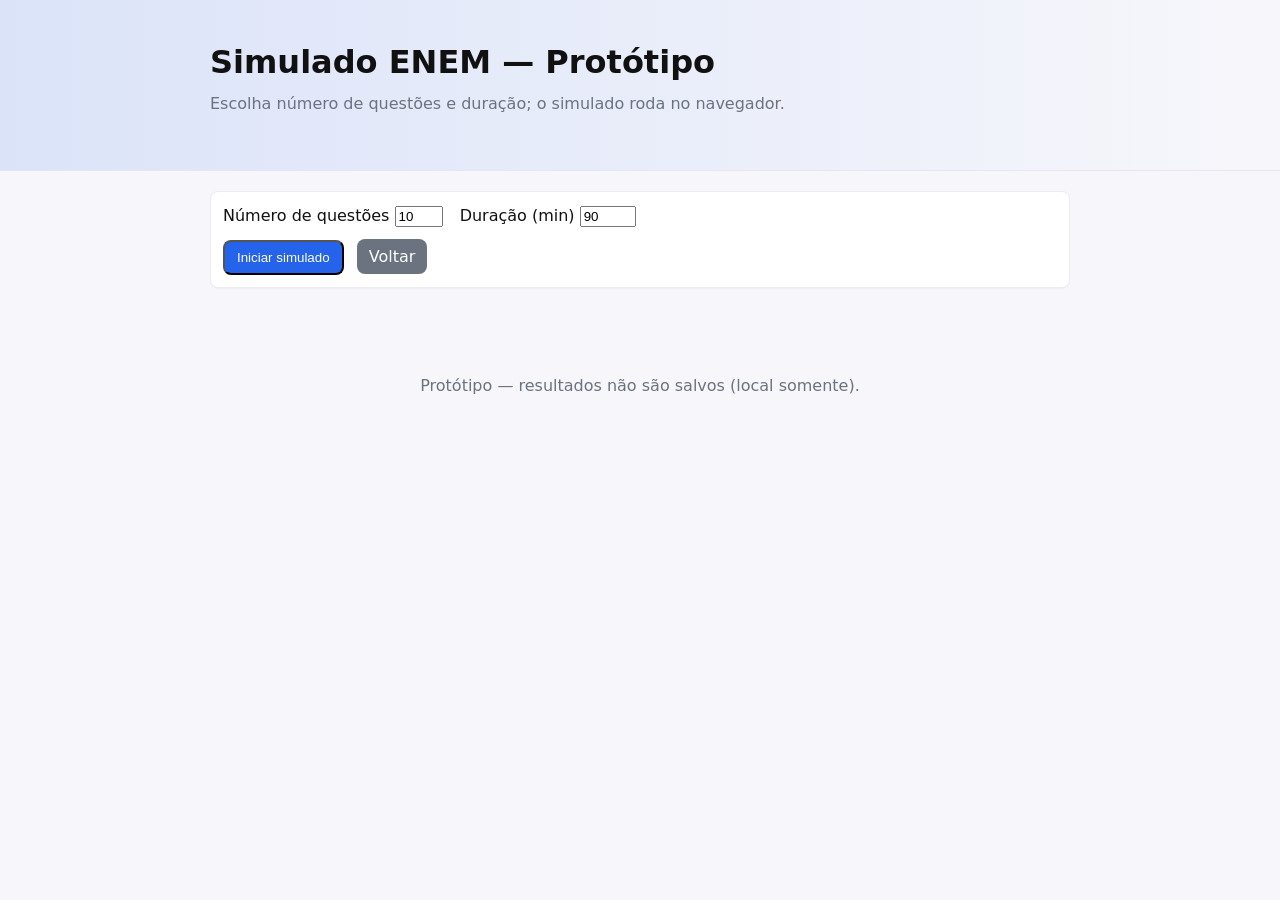
==== rascunho/simulado.html @ 6b2b992f "Add files via upload" ====
<!doctype html>
<html lang="pt-BR">
<head>
  <meta charset="utf-8" />
  <meta name="viewport" content="width=device-width,initial-scale=1" />
  <title>Simulado — ENEM Study</title>
  <link rel="stylesheet" href="styles.css" />
  <script defer src="data.js"></script>
  <script defer src="simulado.js"></script>
</head>
<body>
  <header class="site-header">
    <div class="container">
      <h1>Simulado ENEM — Protótipo</h1>
      <p class="muted">Escolha número de questões e duração; o simulado roda no navegador.</p>
    </div>
  </header>

  <main class="container">
    <div id="config" class="card">
      <label>Número de questões <input id="count" type="number" value="10" min="1" max="50" /></label>
      <label style="margin-left:12px">Duração (min) <input id="minutes" type="number" value="90" min="1" max="300" /></label>
      <div style="margin-top:12px">
        <button id="start" class="btn">Iniciar simulado</button>
        <a href="index.html" class="btn" style="background:#6b7280;margin-left:8px">Voltar</a>
      </div>
    </div>

    <div id="sim" hidden></div>
    <div id="result" hidden></div>
  </main>

  <footer class="site-footer"><div class="container">Protótipo — resultados não são salvos (local somente).</div></footer>
</body>
</html>
---- rascunho/styles.css ----
:root{--bg:#f7f7fb;--card:#fff;--muted:#6b7280;--accent:#2563eb}
*{box-sizing:border-box}body{font-family:Inter,system-ui,Segoe UI,Roboto,"Helvetica Neue",Arial,sans-serif;margin:0;background:var(--bg);color:#111;line-height:1.5}
.container{max-width:900px;margin:0 auto;padding:20px}
.site-header{background:linear-gradient(90deg,#2563eb22,#0000);padding:18px 0;border-bottom:1px solid #e6e6f0}
.site-header h1{margin:0}
.muted{color:var(--muted);margin-top:6px}
.controls{display:flex;gap:12px;align-items:center;margin:18px 0}
.controls input{flex:1;padding:10px;border:1px solid #ddd;border-radius:8px}
.btn{background:var(--accent);color:#fff;padding:8px 12px;border-radius:8px;text-decoration:none}
.grid{display:grid;grid-template-columns:repeat(auto-fit,minmax(220px,1fr));gap:12px}
.card{background:var(--card);padding:12px;border-radius:8px;border:1px solid #ececf2;box-shadow:0 1px 0 rgba(16,24,40,0.03)}
.card h3{margin:0 0 8px 0;font-size:16px}
.card .tags{font-size:12px;color:var(--muted);margin-top:8px}
.lesson-area{margin-top:18px}
.link{background:none;border:0;color:var(--accent);cursor:pointer;padding:0;margin-bottom:8px}
.content{background:var(--card);padding:12px;border-radius:8px;border:1px solid #ececf2}
.exercises .exercise{margin-top:12px;padding:10px;background:#fff;border-radius:6px;border:1px solid #eee}
.exercise button{margin-top:8px;padding:6px 10px;border-radius:6px;background:#10b981;color:white;border:0;cursor:pointer}
.site-footer{padding:16px 0;color:var(--muted);text-align:center;margin-top:30px}
@media (max-width:600px){.controls{flex-direction:column;align-items:stretch}.btn{display:inline-block}}
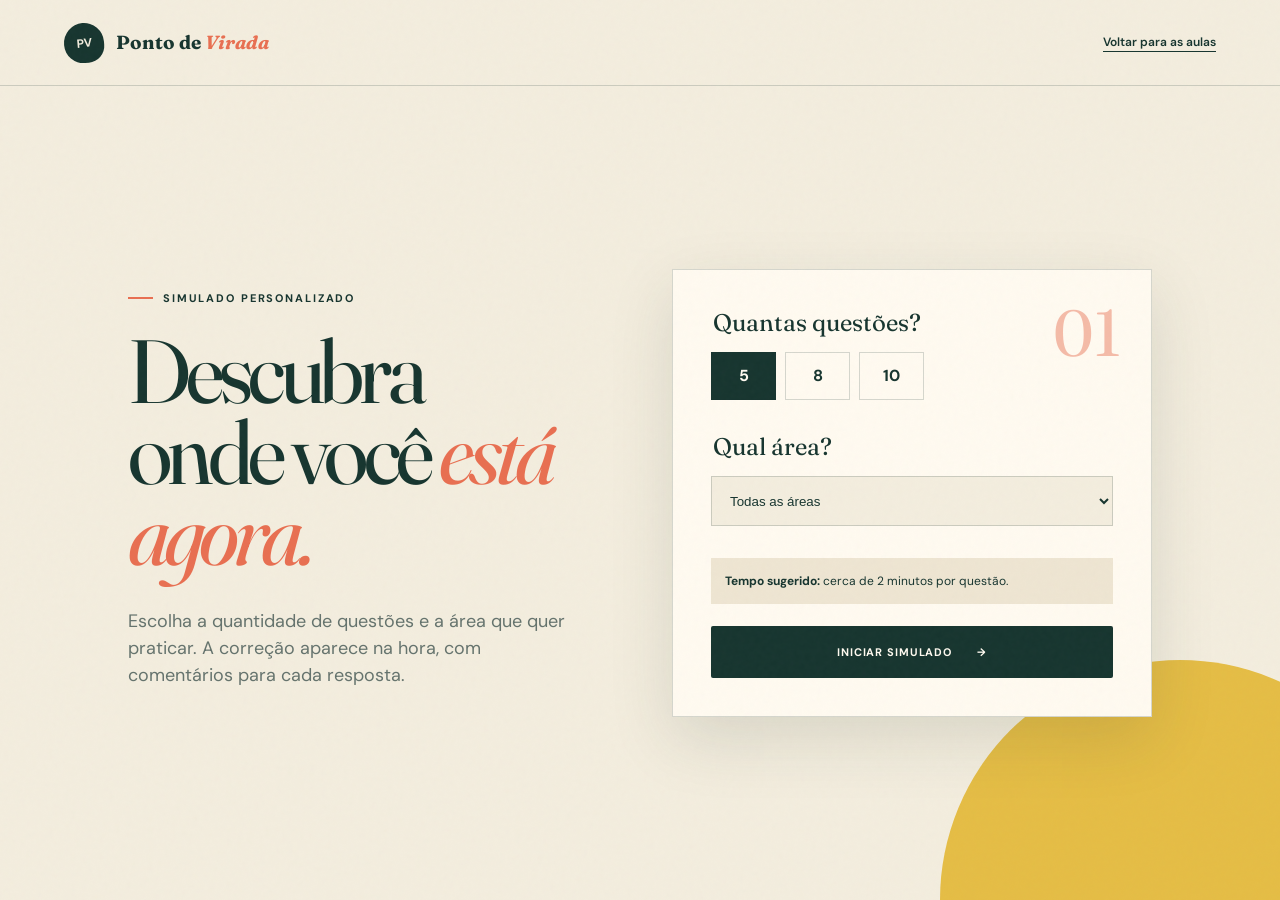
==== commit b3dbfd3b: "Add files via upload" ====
--- a/rascunho/simulado.html
+++ b/rascunho/simulado.html
@@ -1,35 +1,75 @@
 <!doctype html>
 <html lang="pt-BR">
 <head>
-  <meta charset="utf-8" />
-  <meta name="viewport" content="width=device-width,initial-scale=1" />
-  <title>Simulado — ENEM Study</title>
-  <link rel="stylesheet" href="styles.css" />
+  <meta charset="utf-8">
+  <meta name="viewport" content="width=device-width, initial-scale=1">
+  <meta name="theme-color" content="#17352f">
+  <title>Simulado — Ponto de Virada</title>
+  <link rel="preconnect" href="https://fonts.googleapis.com">
+  <link rel="preconnect" href="https://fonts.gstatic.com" crossorigin>
+  <link href="https://fonts.googleapis.com/css2?family=DM+Sans:wght@400;500;600;700&family=Fraunces:opsz,wght@9..144,600;9..144,700&display=swap" rel="stylesheet">
+  <link rel="stylesheet" href="styles.css">
+  <link rel="stylesheet" href="simulado.css">
   <script defer src="data.js"></script>
   <script defer src="simulado.js"></script>
 </head>
-<body>
-  <header class="site-header">
-    <div class="container">
-      <h1>Simulado ENEM — Protótipo</h1>
-      <p class="muted">Escolha número de questões e duração; o simulado roda no navegador.</p>
-    </div>
+<body class="quiz-page">
+  <div class="grain" aria-hidden="true"></div>
+  <header class="topbar quiz-topbar">
+    <a class="brand" href="index.html"><span class="brand-mark">PV</span><span>Ponto de <em>Virada</em></span></a>
+    <a class="exit-link" href="index.html">Voltar para as aulas</a>
   </header>
+  <main class="quiz-main">
+    <section class="quiz-config" id="quiz-config">
+      <div class="config-copy reveal">
+        <p class="eyebrow"><span></span> Simulado personalizado</p>
+        <h1>Descubra onde você <em>está agora.</em></h1>
+        <p>Escolha a quantidade de questões e a área que quer praticar. A correção aparece na hora, com comentários para cada resposta.</p>
+      </div>
+      <form class="config-card reveal reveal-delay" id="config-form">
+        <div class="config-number">01</div>
+        <fieldset>
+          <legend>Quantas questões?</legend>
+          <div class="option-pills" id="count-options">
+            <label><input type="radio" name="count" value="5" checked><span>5</span></label>
+            <label><input type="radio" name="count" value="8"><span>8</span></label>
+            <label><input type="radio" name="count" value="10"><span>10</span></label>
+          </div>
+        </fieldset>
+        <fieldset>
+          <legend>Qual área?</legend>
+          <label class="select-wrap"><select id="subject"><option value="Todas">Todas as áreas</option><option>Matemática</option><option>Natureza</option><option>Linguagens</option><option>Humanas</option></select></label>
+        </fieldset>
+        <p class="config-tip"><strong>Tempo sugerido:</strong> cerca de 2 minutos por questão.</p>
+        <button class="button button-primary start-button" type="submit">Iniciar simulado <span>→</span></button>
+      </form>
+    </section>
 
-  <main class="container">
-    <div id="config" class="card">
-      <label>Número de questões <input id="count" type="number" value="10" min="1" max="50" /></label>
-      <label style="margin-left:12px">Duração (min) <input id="minutes" type="number" value="90" min="1" max="300" /></label>
-      <div style="margin-top:12px">
-        <button id="start" class="btn">Iniciar simulado</button>
-        <a href="index.html" class="btn" style="background:#6b7280;margin-left:8px">Voltar</a>
+    <section class="quiz-run" id="quiz-run" hidden>
+      <header class="quiz-status">
+        <div><span>Progresso</span><strong id="progress-label">1 de 5</strong></div>
+        <div class="progress-track"><span id="progress-bar"></span></div>
+        <div class="timer"><span>Tempo</span><strong id="timer">10:00</strong></div>
+      </header>
+      <article class="question-card">
+        <div class="question-meta"><span id="question-subject"></span><span id="question-number"></span></div>
+        <h2 id="question-statement"></h2>
+        <div class="quiz-choices" id="quiz-choices"></div>
+        <p class="answer-warning" id="answer-warning" hidden>Escolha uma alternativa para continuar.</p>
+        <button class="button button-primary next-button" id="next-question" type="button">Próxima questão <span>→</span></button>
+      </article>
+    </section>
+
+    <section class="quiz-result" id="quiz-result" hidden>
+      <div class="result-hero">
+        <p class="eyebrow"><span></span> Simulado concluído</p>
+        <div class="result-score"><strong id="score-percent">80</strong><span>%</span></div>
+        <h1 id="result-title">Você está no caminho.</h1>
+        <p id="result-summary"></p>
+        <div class="result-actions"><button class="button button-primary" id="restart" type="button">Fazer outro <span>↗</span></button><a class="text-link" href="index.html">Revisar aulas</a></div>
       </div>
-    </div>
-
-    <div id="sim" hidden></div>
-    <div id="result" hidden></div>
+      <div class="answer-review" id="answer-review"></div>
+    </section>
   </main>
-
-  <footer class="site-footer"><div class="container">Protótipo — resultados não são salvos (local somente).</div></footer>
 </body>
 </html>
--- a/rascunho/styles.css
+++ b/rascunho/styles.css
@@ -1,20 +1,93 @@
-:root{--bg:#f7f7fb;--card:#fff;--muted:#6b7280;--accent:#2563eb}
-*{box-sizing:border-box}body{font-family:Inter,system-ui,Segoe UI,Roboto,"Helvetica Neue",Arial,sans-serif;margin:0;background:var(--bg);color:#111;line-height:1.5}
-.container{max-width:900px;margin:0 auto;padding:20px}
-.site-header{background:linear-gradient(90deg,#2563eb22,#0000);padding:18px 0;border-bottom:1px solid #e6e6f0}
-.site-header h1{margin:0}
-.muted{color:var(--muted);margin-top:6px}
-.controls{display:flex;gap:12px;align-items:center;margin:18px 0}
-.controls input{flex:1;padding:10px;border:1px solid #ddd;border-radius:8px}
-.btn{background:var(--accent);color:#fff;padding:8px 12px;border-radius:8px;text-decoration:none}
-.grid{display:grid;grid-template-columns:repeat(auto-fit,minmax(220px,1fr));gap:12px}
-.card{background:var(--card);padding:12px;border-radius:8px;border:1px solid #ececf2;box-shadow:0 1px 0 rgba(16,24,40,0.03)}
-.card h3{margin:0 0 8px 0;font-size:16px}
-.card .tags{font-size:12px;color:var(--muted);margin-top:8px}
-.lesson-area{margin-top:18px}
-.link{background:none;border:0;color:var(--accent);cursor:pointer;padding:0;margin-bottom:8px}
-.content{background:var(--card);padding:12px;border-radius:8px;border:1px solid #ececf2}
-.exercises .exercise{margin-top:12px;padding:10px;background:#fff;border-radius:6px;border:1px solid #eee}
-.exercise button{margin-top:8px;padding:6px 10px;border-radius:6px;background:#10b981;color:white;border:0;cursor:pointer}
-.site-footer{padding:16px 0;color:var(--muted);text-align:center;margin-top:30px}
-@media (max-width:600px){.controls{flex-direction:column;align-items:stretch}.btn{display:inline-block}}+:root {
+  --cream: #f3edde;
+  --paper: #fffaf0;
+  --ink: #17352f;
+  --muted: #65736d;
+  --coral: #e86f51;
+  --yellow: #e5bd45;
+  --line: rgba(23, 53, 47, .18);
+  --shadow: 0 22px 60px rgba(42, 55, 44, .13);
+  --serif: "Fraunces", Georgia, serif;
+  --sans: "DM Sans", sans-serif;
+}
+
+* { box-sizing: border-box; }
+html { scroll-behavior: smooth; }
+body { margin: 0; background: var(--cream); color: var(--ink); font-family: var(--sans); line-height: 1.5; }
+body.modal-open { overflow: hidden; }
+button, input { font: inherit; }
+a { color: inherit; }
+.grain { position: fixed; inset: 0; z-index: 50; pointer-events: none; opacity: .15; background-image: url("data:image/svg+xml,%3Csvg viewBox='0 0 180 180' xmlns='http://www.w3.org/2000/svg'%3E%3Cfilter id='n'%3E%3CfeTurbulence type='fractalNoise' baseFrequency='.9' numOctaves='3' stitchTiles='stitch'/%3E%3C/filter%3E%3Crect width='100%25' height='100%25' filter='url(%23n)' opacity='.16'/%3E%3C/svg%3E"); }
+.sr-only { position: absolute; width: 1px; height: 1px; padding: 0; margin: -1px; overflow: hidden; clip: rect(0, 0, 0, 0); white-space: nowrap; border: 0; }
+
+.topbar { height: 86px; display: flex; align-items: center; justify-content: space-between; padding: 0 clamp(24px, 5vw, 78px); border-bottom: 1px solid var(--line); position: relative; z-index: 20; }
+.brand { display: inline-flex; align-items: center; gap: 12px; font-family: var(--serif); font-size: 19px; font-weight: 700; text-decoration: none; line-height: 1; }
+.brand em { color: var(--coral); font-style: italic; }
+.brand-mark { width: 40px; height: 40px; display: grid; place-items: center; background: var(--ink); color: var(--cream); border-radius: 50% 50% 42% 48%; font-family: var(--sans); font-size: 12px; letter-spacing: -.5px; transform: rotate(-5deg); }
+.nav { display: flex; align-items: center; gap: 34px; font-size: 14px; font-weight: 600; }
+.nav a { text-decoration: none; position: relative; }
+.nav > a:not(.nav-cta)::after { content: ""; position: absolute; left: 0; right: 100%; bottom: -5px; height: 1px; background: var(--ink); transition: right .25s ease; }
+.nav > a:hover::after { right: 0; }
+.nav-cta { padding: 12px 18px; border: 1px solid var(--ink); border-radius: 999px; transition: .25s ease; }
+.nav-cta:hover { background: var(--ink); color: var(--cream); transform: translateY(-2px); }
+.menu-button { display: none; border: 0; background: transparent; width: 42px; height: 42px; padding: 10px; }
+.menu-button span { display: block; height: 2px; background: var(--ink); margin: 6px 0; }
+
+.hero { min-height: 690px; display: grid; grid-template-columns: minmax(0, .92fr) minmax(470px, 1.08fr); align-items: center; gap: 6vw; padding: 66px clamp(24px, 7vw, 112px) 84px; overflow: hidden; }
+.hero-copy { max-width: 640px; }
+.eyebrow { text-transform: uppercase; letter-spacing: .17em; font-size: 11px; font-weight: 700; display: flex; align-items: center; gap: 10px; }
+.eyebrow span { width: 25px; height: 2px; background: var(--coral); }
+.hero h1 { font-family: var(--serif); font-size: clamp(55px, 6.5vw, 98px); line-height: .93; letter-spacing: -.055em; margin: 28px 0 30px; max-width: 800px; }
+.hero h1 em, .section-heading h2 em, .method-intro h2 em, .final-cta h2 em { color: var(--coral); font-weight: 600; }
+.hero-text { max-width: 570px; font-size: clamp(17px, 1.4vw, 20px); color: var(--muted); }
+.hero-actions { display: flex; align-items: center; gap: 26px; margin-top: 36px; }
+.button { display: inline-flex; align-items: center; justify-content: center; gap: 25px; min-height: 52px; padding: 0 24px; border-radius: 2px; text-decoration: none; text-transform: uppercase; letter-spacing: .08em; font-size: 11px; font-weight: 700; transition: transform .25s ease, box-shadow .25s ease, background .25s ease; }
+.button:hover { transform: translateY(-3px) rotate(-.5deg); box-shadow: 7px 7px 0 var(--yellow); }
+.button-primary { background: var(--ink); color: var(--paper); }
+.text-link { display: inline-flex; gap: 10px; align-items: center; font-size: 13px; font-weight: 600; text-decoration: none; border-bottom: 1px solid var(--line); padding-bottom: 5px; }
+.play { width: 28px; height: 28px; border: 1px solid var(--ink); border-radius: 50%; display: grid; place-items: center; font-size: 8px; padding-left: 2px; }
+.student-note { display: flex; gap: 16px; align-items: center; margin-top: 52px; font-size: 12px; color: var(--muted); }
+.student-note p { margin: 0; }.student-note strong { color: var(--ink); }
+.avatars { display: flex; }.avatars span { width: 37px; height: 37px; display: grid; place-items: center; border-radius: 50%; border: 2px solid var(--cream); margin-left: -8px; color: var(--paper); font-size: 9px; font-weight: 700; }.avatars span:first-child { margin-left: 0; background: #a75845; }.avatars span:nth-child(2) { background: #476b64; }.avatars span:nth-child(3) { background: #b28a3b; }
+
+.hero-visual { min-height: 540px; position: relative; display: grid; place-items: center; }
+.sun-shape { position: absolute; width: min(39vw, 520px); aspect-ratio: 1; border-radius: 50% 48% 47% 52%; background: var(--yellow); right: 1%; top: 2%; transform: rotate(8deg); }
+.paper-card { background: var(--paper); border: 1px solid rgba(23,53,47,.12); box-shadow: var(--shadow); }
+.schedule-card { position: relative; z-index: 2; width: min(88%, 500px); padding: 30px; transform: rotate(-2.5deg); }
+.paper-header { display: flex; justify-content: space-between; align-items: center; font-size: 12px; text-transform: uppercase; letter-spacing: .1em; font-weight: 700; border-bottom: 1px solid var(--line); padding-bottom: 18px; }
+.date-chip { background: #e9e1cf; padding: 7px 10px; border-radius: 999px; font-size: 9px; }
+.schedule-card h2 { font-family: var(--serif); font-size: clamp(28px, 3vw, 42px); line-height: 1.05; margin: 26px 0; max-width: 330px; }
+.study-list { display: grid; gap: 10px; }
+.study-item { display: grid; grid-template-columns: 28px 1fr auto; gap: 12px; align-items: center; border-top: 1px solid var(--line); padding: 15px 0 5px; font-size: 12px; }
+.study-item strong, .study-item small { display: block; }.study-item small { color: var(--muted); margin-top: 2px; }.study-item > span:last-child { color: var(--muted); font-size: 10px; }
+.check, .subject-dot { width: 21px; height: 21px; border-radius: 50%; display: grid; place-items: center; }.check { background: var(--ink); color: white; font-size: 11px; }.subject-dot { border: 6px solid; }.subject-dot.coral { border-color: var(--coral); }.subject-dot.yellow { border-color: var(--yellow); }
+.score-card { position: absolute; z-index: 3; right: -2%; bottom: 1%; background: var(--ink); color: var(--paper); padding: 22px; width: 190px; transform: rotate(4deg); box-shadow: 10px 12px 0 rgba(232,111,81,.8); }.score-card > span { font-size: 10px; text-transform: uppercase; letter-spacing: .12em; }.score-card strong { display: block; font-family: var(--serif); font-size: 44px; line-height: 1.2; }.score-card strong small { font: 11px var(--sans); text-transform: uppercase; letter-spacing: .1em; }.week-dots { display: flex; gap: 5px; }.week-dots i { width: 15px; height: 5px; background: var(--coral); }.week-dots i.empty { background: rgba(255,255,255,.2); }
+.scribble { position: absolute; z-index: 4; left: 0; bottom: 7%; color: var(--coral); font-family: var(--serif); font-size: 19px; line-height: .9; transform: rotate(-12deg); }.scribble em { font-size: 28px; }
+.reveal { animation: rise .8s cubic-bezier(.22,.8,.3,1) both; }.reveal-delay { animation-delay: .16s; }
+@keyframes rise { from { opacity: 0; transform: translateY(24px); } to { opacity: 1; transform: translateY(0); } }
+
+.ticker { background: var(--coral); color: #fff8e9; overflow: hidden; border-block: 1px solid var(--ink); transform: rotate(-.7deg) scale(1.01); }.ticker div { width: max-content; display: flex; align-items: center; gap: 34px; padding: 15px 0; animation: ticker 22s linear infinite; text-transform: uppercase; font-size: 11px; letter-spacing: .13em; font-weight: 700; }.ticker div::after { content: "Aulas objetivas  ✦  Questões comentadas  ✦  Simulados cronometrados  ✦  Estudo sem enrolação  ✦"; word-spacing: 25px; }.ticker i { font-style: normal; color: var(--ink); }
+@keyframes ticker { to { transform: translateX(-50%); } }
+
+.lessons-section { padding: 130px clamp(24px, 7vw, 112px); }
+.section-heading { display: grid; grid-template-columns: 1fr 340px; gap: 50px; align-items: end; margin-bottom: 55px; }.section-heading h2, .method-intro h2 { font-family: var(--serif); font-size: clamp(46px, 5.8vw, 78px); letter-spacing: -.045em; line-height: .97; margin: 20px 0 0; }.section-heading > p { color: var(--muted); font-size: 16px; margin: 0 0 8px; }
+.lesson-tools { display: flex; justify-content: space-between; gap: 20px; align-items: center; margin-bottom: 30px; }.search-wrap { flex: 1; max-width: 560px; position: relative; }.search-wrap svg { position: absolute; width: 19px; left: 18px; top: 16px; fill: none; stroke: var(--ink); stroke-width: 1.7; }.search-wrap input { width: 100%; height: 52px; border: 1px solid var(--line); border-radius: 0; background: rgba(255,250,240,.7); padding: 0 18px 0 50px; color: var(--ink); outline: none; }.search-wrap input:focus { border-color: var(--coral); box-shadow: 4px 4px 0 rgba(232,111,81,.22); }.filters { display: flex; flex-wrap: wrap; justify-content: flex-end; gap: 7px; }.filter-button { border: 1px solid var(--line); background: transparent; color: var(--ink); padding: 9px 14px; border-radius: 999px; font-size: 11px; cursor: pointer; transition: .2s ease; }.filter-button:hover, .filter-button.active { background: var(--ink); border-color: var(--ink); color: var(--paper); }
+.lesson-grid { display: grid; grid-template-columns: repeat(12, 1fr); gap: 14px; }.lesson-card { grid-column: span 3; min-height: 345px; border: 1px solid var(--line); background: var(--paper); position: relative; overflow: hidden; animation: cardIn .5s both; animation-delay: var(--delay); }.lesson-card:nth-child(5n + 1), .lesson-card:nth-child(5n + 4) { grid-column: span 6; }.lesson-card:nth-child(5n + 1) { min-height: 380px; }.lesson-card::before { content: ""; position: absolute; width: 160px; height: 160px; border-radius: 50%; right: -85px; top: -85px; background: var(--card-color); transition: transform .35s ease; }.lesson-card:hover::before { transform: scale(1.6); }.lesson-card button { width: 100%; height: 100%; text-align: left; color: inherit; background: none; border: 0; padding: 24px; cursor: pointer; position: relative; z-index: 1; display: flex; flex-direction: column; }.lesson-card h3 { font-family: var(--serif); font-size: clamp(25px, 2.2vw, 36px); line-height: 1; letter-spacing: -.03em; margin: auto 0 12px; max-width: 390px; }.lesson-card p { color: var(--muted); margin: 0 0 24px; max-width: 380px; }.lesson-topline, .lesson-footer { display: flex; justify-content: space-between; align-items: center; text-transform: uppercase; letter-spacing: .1em; font-size: 9px; font-weight: 700; }.lesson-number { font-family: var(--serif); font-size: 65px; line-height: 1; color: var(--card-color); opacity: .5; margin-top: 25px; }.lesson-footer { border-top: 1px solid var(--line); padding-top: 14px; }.lesson-footer i { width: 30px; height: 30px; display: grid; place-items: center; border: 1px solid var(--ink); border-radius: 50%; font-style: normal; transition: .25s; }.lesson-card:hover .lesson-footer i { background: var(--ink); color: white; transform: rotate(45deg); }
+.color-coral { --card-color: #e5846b; }.color-yellow { --card-color: #e4bc47; }.color-green { --card-color: #829f79; }.color-blue { --card-color: #7899ab; }.color-orange { --card-color: #d9965c; }.color-pink { --card-color: #c98a91; }.color-purple { --card-color: #9a87aa; }.color-teal { --card-color: #669b91; }
+@keyframes cardIn { from { opacity: 0; transform: translateY(12px); } }
+.empty-state { text-align: center; padding: 70px 20px; border: 1px dashed var(--line); }.empty-state span { display: grid; place-items: center; width: 55px; height: 55px; border-radius: 50%; background: var(--yellow); margin: auto; font: 30px var(--serif); }.empty-state h3 { font: 30px var(--serif); margin: 15px 0 3px; }.empty-state p { color: var(--muted); margin: 0; }
+
+.method-section { background: var(--ink); color: var(--paper); padding: 110px clamp(24px, 9vw, 145px); display: grid; grid-template-columns: .85fr 1.15fr; gap: 10vw; }.eyebrow.light { color: #e9dfca; }.method-intro h2 { color: var(--paper); }.method-intro > p:not(.eyebrow) { color: #b9c4be; max-width: 440px; font-size: 17px; }.button-light { background: var(--paper); color: var(--ink); margin-top: 24px; }.method-steps { list-style: none; margin: 0; padding: 0; }.method-steps li { display: grid; grid-template-columns: 90px 1fr; gap: 20px; padding: 30px 0; border-top: 1px solid rgba(255,255,255,.2); }.method-steps li:last-child { border-bottom: 1px solid rgba(255,255,255,.2); }.method-steps li > span { font-family: var(--serif); color: var(--coral); font-size: 37px; }.method-steps h3 { font-family: var(--serif); font-size: 26px; margin: 3px 0 8px; }.method-steps p { color: #aebbb4; margin: 0; max-width: 420px; }
+.final-cta { padding: 125px 24px; text-align: center; position: relative; overflow: hidden; }.final-cta > p { text-transform: uppercase; letter-spacing: .15em; font-size: 10px; font-weight: 700; }.final-cta h2 { font-family: var(--serif); font-size: clamp(55px, 7vw, 100px); letter-spacing: -.05em; line-height: .9; margin: 24px 0 45px; }.cta-doodle { position: absolute; color: var(--yellow); font-size: 140px; right: 10%; top: 19%; transform: rotate(15deg); z-index: -1; }
+.footer { border-top: 1px solid var(--line); min-height: 130px; padding: 30px clamp(24px, 5vw, 78px); display: grid; grid-template-columns: 1fr auto auto; gap: 50px; align-items: center; font-size: 11px; color: var(--muted); }.footer p { margin: 0; }.footer-brand { color: var(--ink); }
+
+.lesson-modal { width: min(850px, calc(100% - 30px)); max-height: calc(100vh - 30px); padding: 0; border: 0; background: var(--paper); color: var(--ink); box-shadow: var(--shadow); }.lesson-modal::backdrop { background: rgba(17,39,34,.76); backdrop-filter: blur(6px); }.modal-shell { padding: clamp(28px, 6vw, 70px); position: relative; }.modal-close { position: absolute; right: 20px; top: 18px; width: 42px; height: 42px; border: 1px solid var(--line); border-radius: 50%; background: transparent; color: var(--ink); font-size: 25px; cursor: pointer; }.modal-close:hover { background: var(--ink); color: white; }.modal-meta { display: flex; gap: 18px; text-transform: uppercase; font-size: 10px; letter-spacing: .12em; font-weight: 700; }.modal-meta span:first-child { color: var(--coral); }.lesson-modal h2 { font: clamp(42px, 7vw, 70px)/.95 var(--serif); letter-spacing: -.05em; margin: 22px 0; max-width: 680px; }.modal-summary { font-size: 18px; color: var(--muted); max-width: 650px; padding-bottom: 32px; border-bottom: 1px solid var(--line); }.lesson-content { font-size: 16px; max-width: 680px; }.lesson-content h3 { font: 30px var(--serif); margin: 36px 0 8px; }.lesson-content li { margin-bottom: 8px; }.formula { background: var(--ink); color: var(--paper); padding: 22px; margin: 25px 0; font: 25px var(--serif); text-align: center; transform: rotate(-.5deg); }.formula.timeline { font-size: 19px; letter-spacing: .08em; }
+.quick-exercise { margin-top: 50px; background: #eee5d2; padding: clamp(22px, 5vw, 40px); }.quick-exercise h3 { font: 32px var(--serif); margin: 14px 0 8px; }.quick-exercise > p:not(.eyebrow) { font-weight: 600; }.choice-list { display: grid; gap: 9px; margin-top: 22px; }.choice-list button { display: flex; gap: 12px; align-items: center; text-align: left; border: 1px solid var(--line); background: var(--paper); padding: 12px; cursor: pointer; color: var(--ink); }.choice-list button span { flex: 0 0 30px; height: 30px; display: grid; place-items: center; border-radius: 50%; border: 1px solid var(--line); font-size: 11px; font-weight: 700; }.choice-list button:hover:not(:disabled) { border-color: var(--ink); transform: translateX(3px); }.choice-list button.correct { background: #d8e5d5; border-color: #6d8d67; }.choice-list button.incorrect { background: #f1d6cf; border-color: var(--coral); }.feedback { margin-top: 18px; padding: 15px; border-left: 4px solid; }.feedback p { margin: 4px 0 0; font-size: 14px; }.feedback.success { border-color: #6d8d67; background: #d8e5d5; }.feedback.error { border-color: var(--coral); background: #f1d6cf; }
+
+@media (max-width: 1050px) {
+  .hero { grid-template-columns: 1fr 1fr; padding-inline: 40px; }.hero h1 { font-size: 64px; }.lesson-card { grid-column: span 6; }.lesson-card:nth-child(5n + 1), .lesson-card:nth-child(5n + 4) { grid-column: span 6; }.filters { justify-content: flex-start; }.lesson-tools { align-items: stretch; flex-direction: column; }.search-wrap { max-width: none; }
+}
+@media (max-width: 760px) {
+  .topbar { height: 72px; padding: 0 20px; }.menu-button { display: block; }.nav { display: none; position: absolute; top: 72px; inset-inline: 0; background: var(--paper); padding: 25px; flex-direction: column; align-items: stretch; border-bottom: 1px solid var(--line); box-shadow: var(--shadow); }.nav.open { display: flex; }.nav-cta { text-align: center; }.hero { display: block; padding: 55px 22px 90px; min-height: auto; }.hero h1 { font-size: clamp(52px, 16vw, 76px); }.hero-actions { align-items: flex-start; flex-direction: column; }.student-note { margin-top: 38px; }.hero-visual { min-height: 480px; margin-top: 50px; }.sun-shape { width: 410px; max-width: 90vw; }.schedule-card { width: 92%; padding: 22px; }.score-card { right: 0; width: 165px; }.scribble { left: 2px; }.lessons-section { padding: 95px 20px; }.section-heading { display: block; }.section-heading > p { margin-top: 25px; }.lesson-grid { display: block; }.lesson-card, .lesson-card:nth-child(5n + 1), .lesson-card:nth-child(5n + 4) { min-height: 330px; margin-bottom: 12px; }.method-section { grid-template-columns: 1fr; padding: 85px 22px; }.method-steps { margin-top: 40px; }.method-steps li { grid-template-columns: 60px 1fr; }.footer { grid-template-columns: 1fr; gap: 15px; text-align: left; }.cta-doodle { right: -10%; }.lesson-modal { width: calc(100% - 14px); max-height: calc(100vh - 14px); }.modal-shell { padding: 55px 22px 30px; }
+}
+@media (prefers-reduced-motion: reduce) { *, *::before, *::after { scroll-behavior: auto !important; animation-duration: .01ms !important; animation-iteration-count: 1 !important; transition-duration: .01ms !important; } }
--- a/rascunho/simulado.css
+++ b/rascunho/simulado.css
@@ -0,0 +1,8 @@
+quiz-page { min-height: 100vh; }
+.quiz-topbar { background: var(--cream); }.exit-link { font-size: 12px; font-weight: 600; text-decoration: none; border-bottom: 1px solid var(--ink); }
+.quiz-main { min-height: calc(100vh - 86px); }
+.quiz-config { min-height: calc(100vh - 86px); display: grid; grid-template-columns: 1fr 480px; gap: 8vw; align-items: center; padding: 70px clamp(24px, 10vw, 155px); position: relative; overflow: hidden; }.quiz-config::before { content: ""; position: absolute; width: 480px; height: 480px; border-radius: 50%; background: var(--yellow); right: -140px; bottom: -240px; z-index: -1; }.config-copy h1 { font: clamp(60px, 7vw, 100px)/.9 var(--serif); letter-spacing: -.055em; margin: 25px 0 35px; }.config-copy h1 em { color: var(--coral); }.config-copy > p:last-child { max-width: 570px; color: var(--muted); font-size: 18px; }
+.config-card { background: var(--paper); padding: 38px; box-shadow: var(--shadow); border: 1px solid var(--line); transform: rotate(1.2deg); position: relative; }.config-number { position: absolute; right: 30px; top: 22px; font: 65px var(--serif); color: var(--coral); opacity: .45; }.config-card fieldset { border: 0; padding: 0; margin: 0 0 32px; }.config-card legend { font: 24px var(--serif); margin-bottom: 15px; }.option-pills { display: flex; gap: 9px; }.option-pills input { position: absolute; opacity: 0; }.option-pills span { width: 65px; height: 48px; display: grid; place-items: center; border: 1px solid var(--line); cursor: pointer; font-weight: 700; }.option-pills input:checked + span { background: var(--ink); color: var(--paper); }.select-wrap select { width: 100%; height: 50px; background: var(--cream); border: 1px solid var(--line); color: var(--ink); padding: 0 14px; }.config-tip { background: #eee5d2; padding: 14px; font-size: 12px; }.start-button { border: 0; width: 100%; cursor: pointer; margin-top: 10px; }
+.quiz-run { max-width: 930px; margin: 0 auto; padding: 45px 24px 90px; }.quiz-status { display: grid; grid-template-columns: auto 1fr auto; gap: 25px; align-items: center; margin-bottom: 45px; }.quiz-status > div:not(.progress-track) { display: grid; }.quiz-status span { text-transform: uppercase; letter-spacing: .12em; font-size: 9px; font-weight: 700; color: var(--muted); }.quiz-status strong { font: 20px var(--serif); }.progress-track { height: 5px; background: rgba(23,53,47,.13); overflow: hidden; }.progress-track span { display: block; height: 100%; width: 0; background: var(--coral); transition: transform .35s ease; transform-origin: left; }.timer { text-align: right; }.question-card { background: var(--paper); border: 1px solid var(--line); padding: clamp(28px, 6vw, 65px); box-shadow: var(--shadow); }.question-meta { display: flex; justify-content: space-between; color: var(--coral); text-transform: uppercase; font-size: 10px; letter-spacing: .13em; font-weight: 700; }.question-card h2 { font: clamp(29px, 4vw, 45px)/1.1 var(--serif); letter-spacing: -.025em; margin: 32px 0; max-width: 760px; }.quiz-choices { display: grid; gap: 10px; }.quiz-choice { display: flex; align-items: center; gap: 16px; border: 1px solid var(--line); padding: 15px; cursor: pointer; transition: .2s ease; }.quiz-choice:hover { transform: translateX(4px); border-color: var(--ink); }.quiz-choice input { position: absolute; opacity: 0; }.quiz-choice i { width: 34px; height: 34px; border-radius: 50%; border: 1px solid var(--line); display: grid; place-items: center; font-style: normal; font-size: 11px; font-weight: 700; }.quiz-choice:has(input:checked) { background: #e7dfce; border-color: var(--ink); }.quiz-choice:has(input:checked) i { background: var(--ink); color: white; }.next-button { border: 0; margin-top: 30px; margin-left: auto; cursor: pointer; }.answer-warning { color: #ae422d; font-size: 12px; margin-bottom: -15px; }
+.quiz-result { padding: 80px clamp(24px, 10vw, 155px) 120px; }.result-hero { max-width: 750px; }.result-score { display: flex; align-items: flex-start; color: var(--coral); margin: 30px 0 0; }.result-score strong { font: clamp(100px, 15vw, 180px)/.8 var(--serif); letter-spacing: -.08em; }.result-score span { font: 38px var(--serif); }.result-hero h1 { font: clamp(45px, 6vw, 75px)/.95 var(--serif); letter-spacing: -.04em; margin: 30px 0 15px; }.result-hero > p:not(.eyebrow) { color: var(--muted); font-size: 18px; }.result-actions { display: flex; align-items: center; gap: 30px; margin-top: 35px; }.answer-review { margin-top: 80px; display: grid; gap: 12px; }.review-item { background: var(--paper); border-left: 5px solid; padding: 24px; }.review-item.correct { border-color: #77936f; }.review-item.incorrect { border-color: var(--coral); }.review-item header { display: flex; justify-content: space-between; gap: 20px; }.review-item h3 { font: 21px var(--serif); margin: 0 0 12px; }.review-item span { font-size: 10px; text-transform: uppercase; letter-spacing: .1em; font-weight: 700; }.review-item p { margin: 5px 0; color: var(--muted); font-size: 14px; }.review-item .explanation { color: var(--ink); margin-top: 14px; padding-top: 14px; border-top: 1px solid var(--line); }
+@media (max-width: 820px) { .quiz-main { min-height: calc(100vh - 72px); }.quiz-config { grid-template-columns: 1fr; padding: 60px 20px 100px; }.config-copy h1 { font-size: clamp(55px, 16vw, 85px); }.config-card { transform: none; padding: 28px 22px; }.quiz-status { grid-template-columns: auto auto; }.progress-track { grid-row: 2; grid-column: 1 / -1; }.quiz-result { padding: 60px 20px 90px; }.result-actions { align-items: flex-start; flex-direction: column; }.review-item header { display: block; }.exit-link { font-size: 10px; } }
